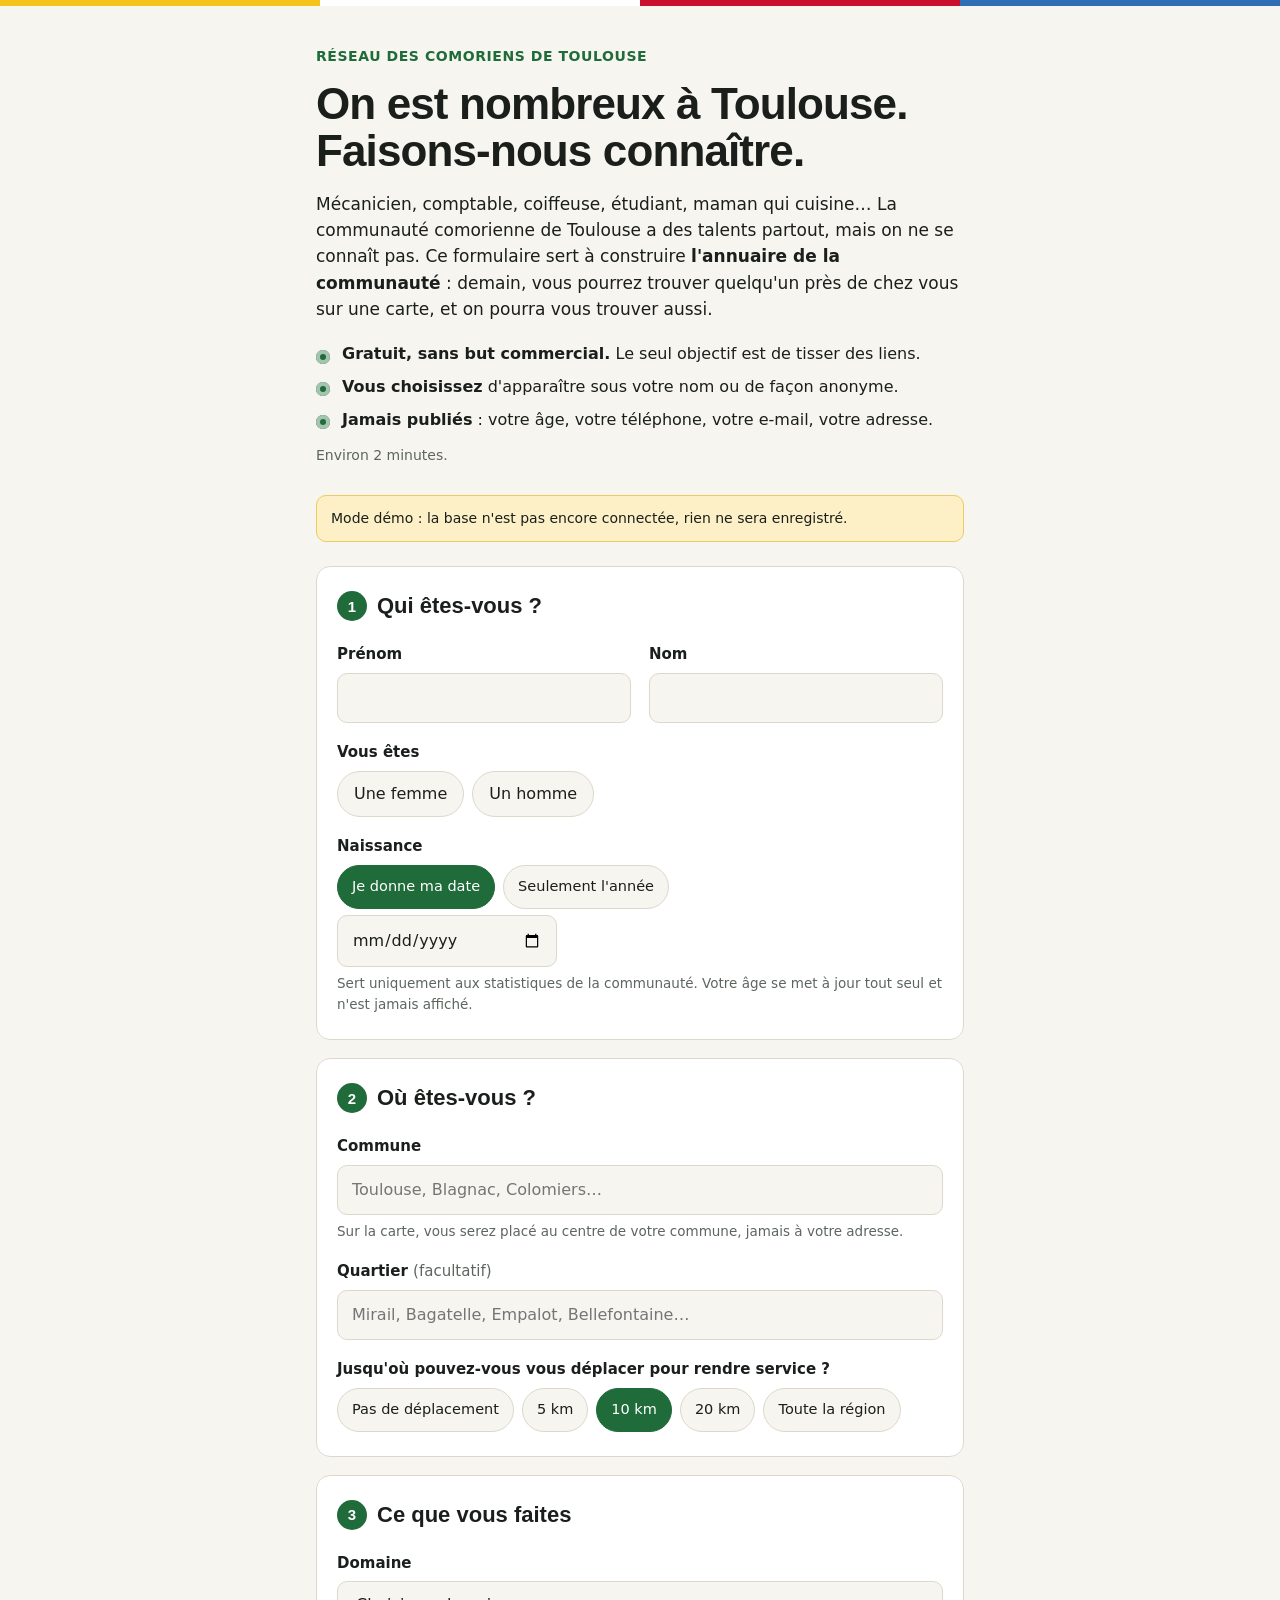
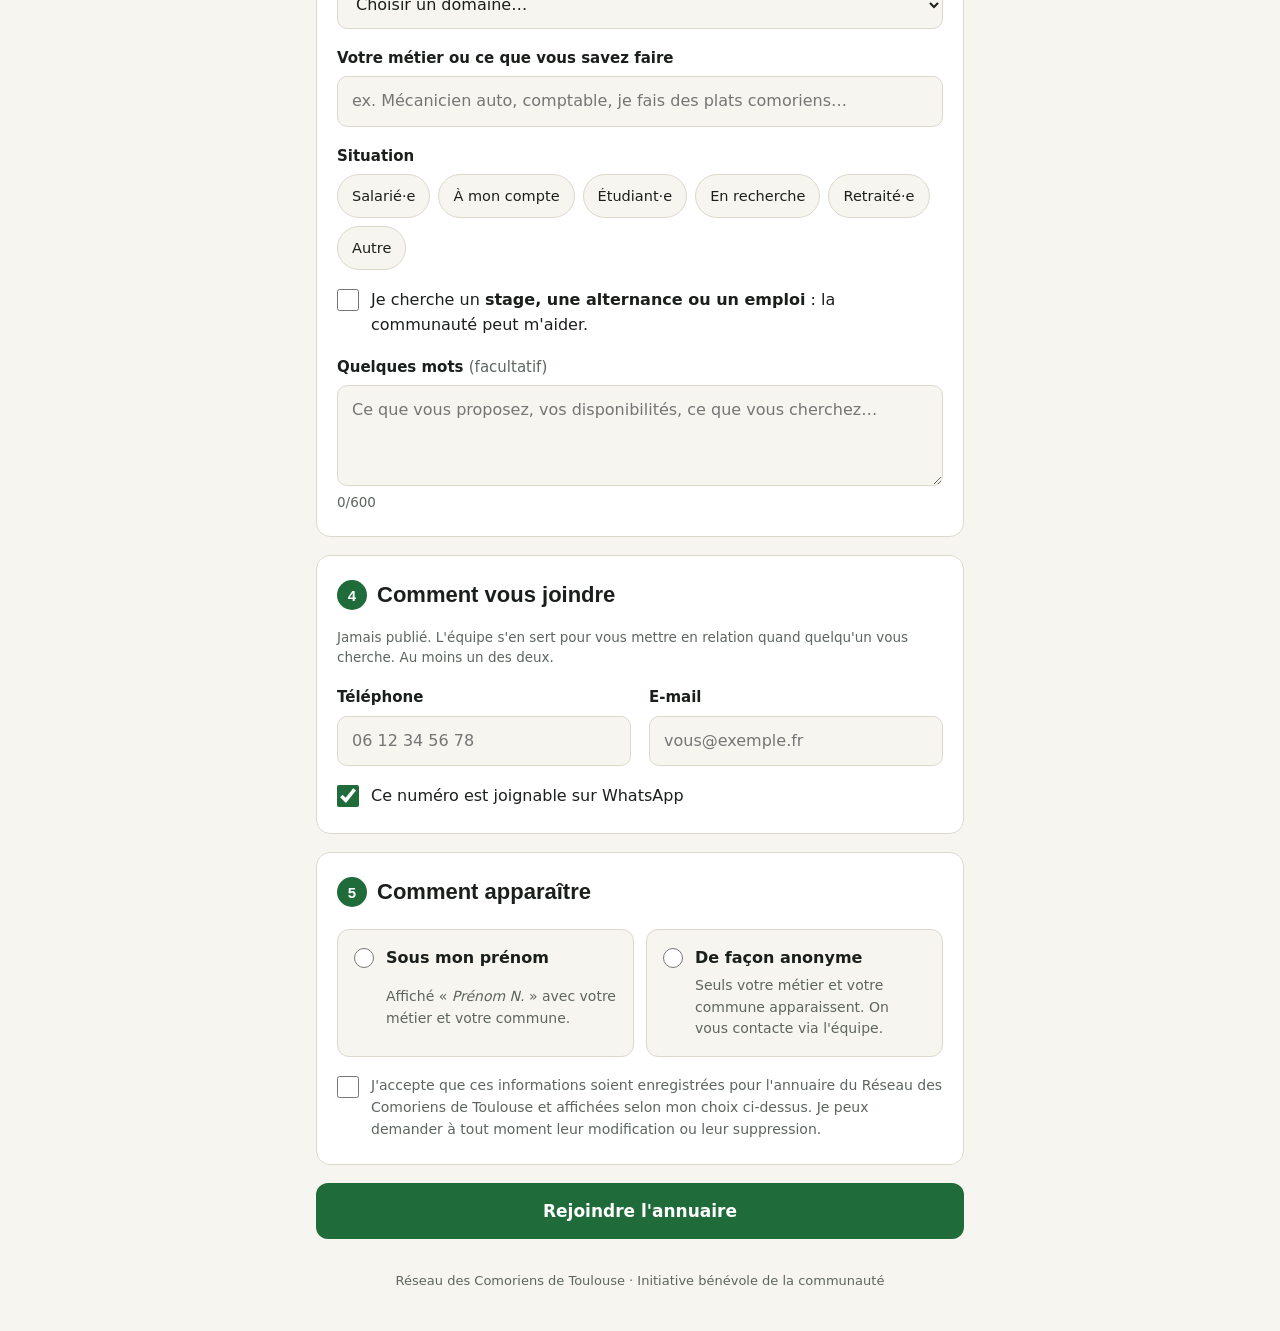
==== index.html @ e0c2964b "Formulaire d'inscription et schéma de la base de l'annuaire Co-Authored-By: Claude Opus 5.5 <noreply" ====
<!doctype html>
<html lang="fr">
<head>
  <meta charset="utf-8">
  <meta http-equiv="refresh" content="0; url=inscription.html">
  <title>Réseau des Comoriens de Toulouse</title>
</head>
<body><a href="inscription.html">Accéder au formulaire d'inscription</a></body>
</html>
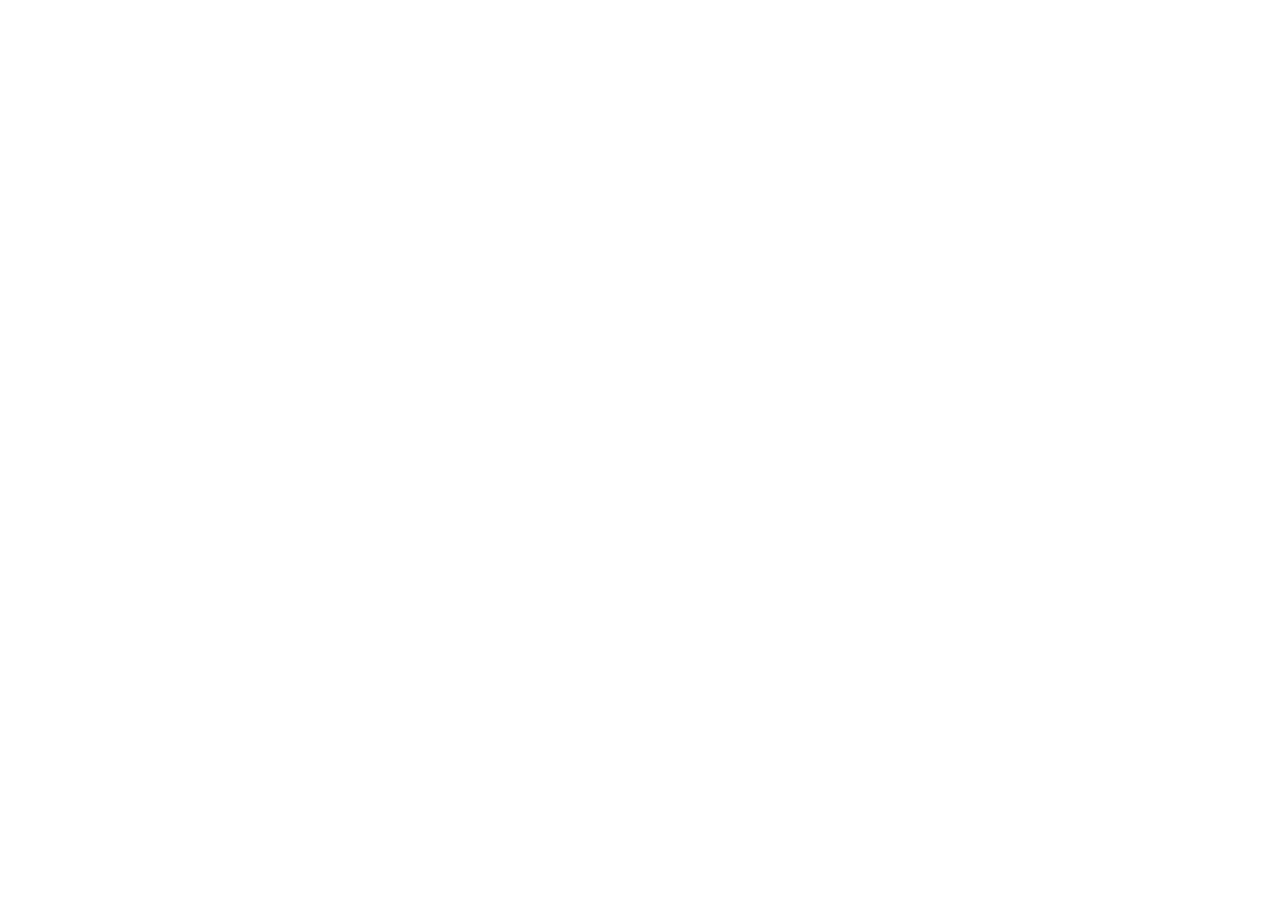
==== commit fa2424c2: "Redirection vers le formulaire fusionné dans le site du réseau Co-Authored-By: Claude Opus 5.5 <nore" ====
--- a/index.html
+++ b/index.html
@@ -2,8 +2,10 @@
 <html lang="fr">
 <head>
   <meta charset="utf-8">
-  <meta http-equiv="refresh" content="0; url=inscription.html">
+  <meta name="robots" content="noindex">
+  <meta http-equiv="refresh" content="0; url=https://kevinhadad36.github.io/entraide-comores-toulouse/adherer/">
+  <link rel="canonical" href="https://kevinhadad36.github.io/entraide-comores-toulouse/adherer/">
   <title>Réseau des Comoriens de Toulouse</title>
 </head>
-<body><a href="inscription.html">Accéder au formulaire d'inscription</a></body>
+<body><a href="https://kevinhadad36.github.io/entraide-comores-toulouse/adherer/">Le formulaire a déménagé : cliquez ici</a></body>
 </html>
